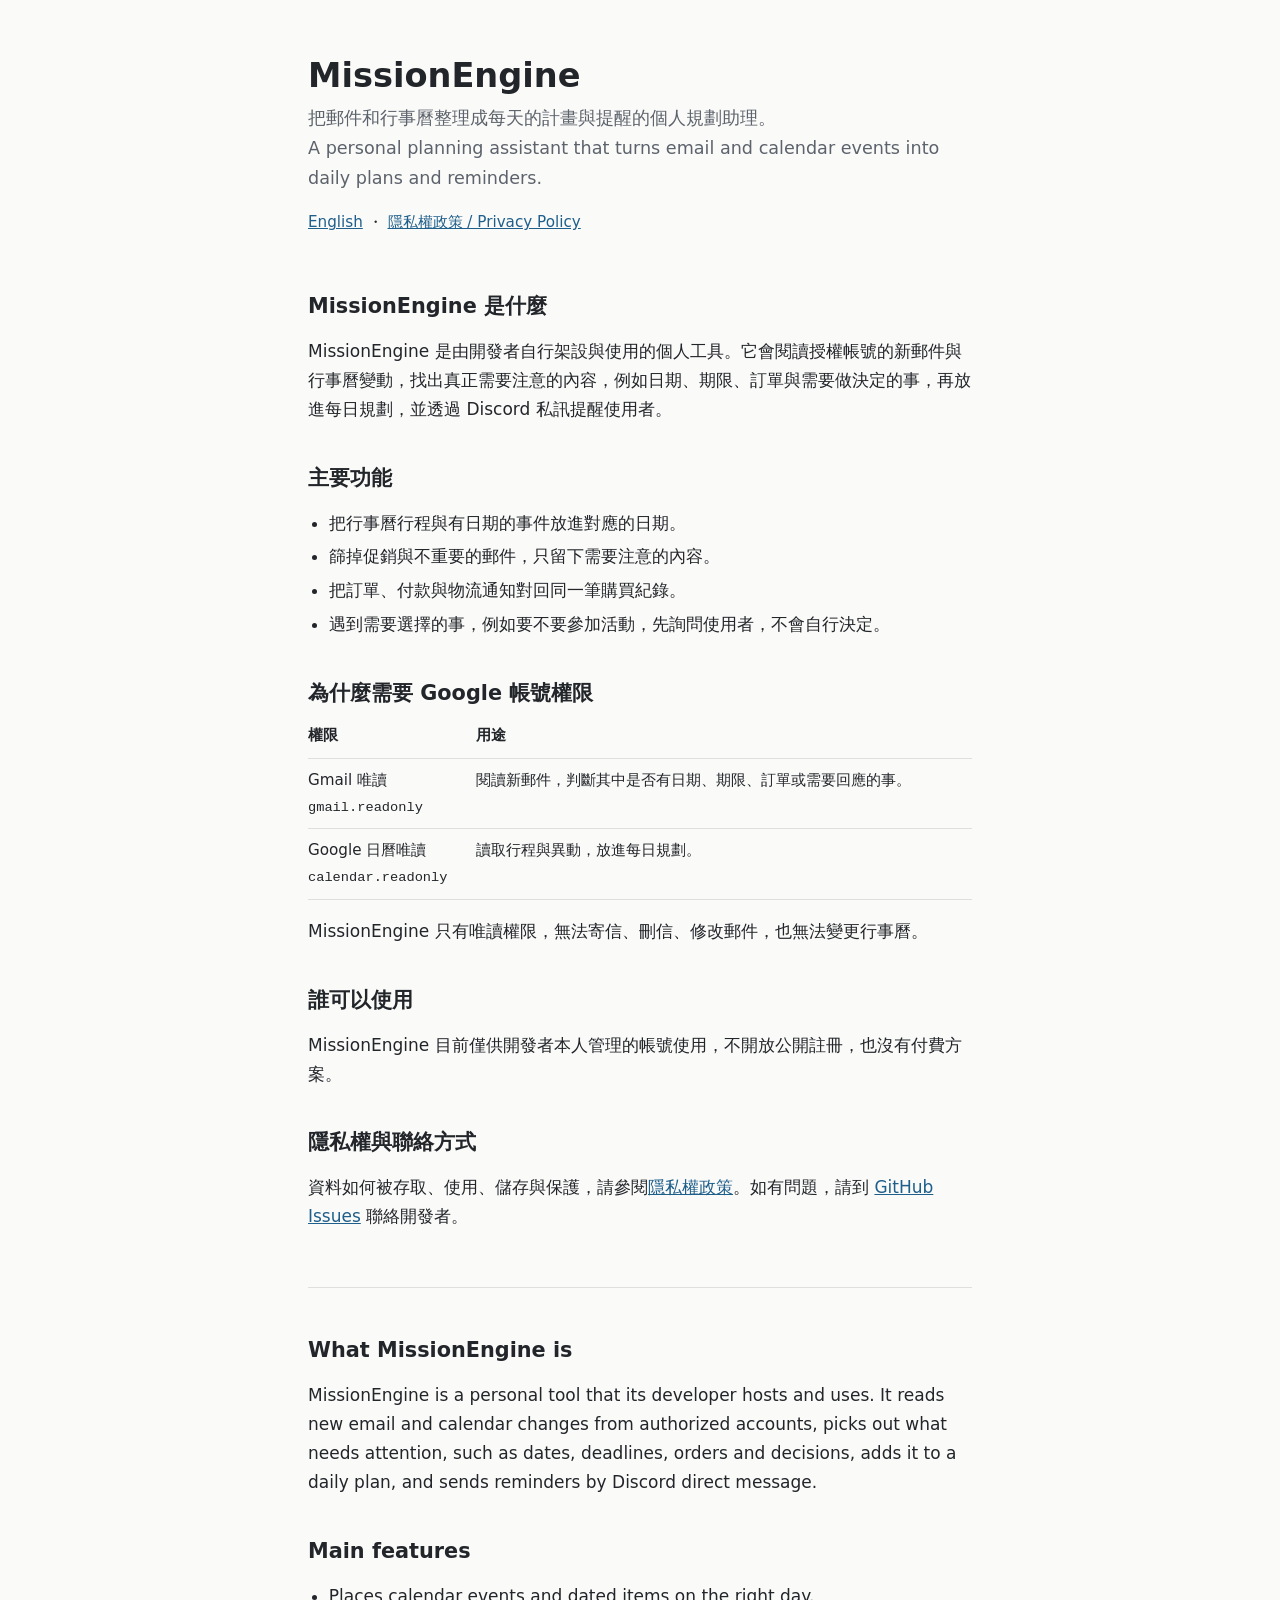
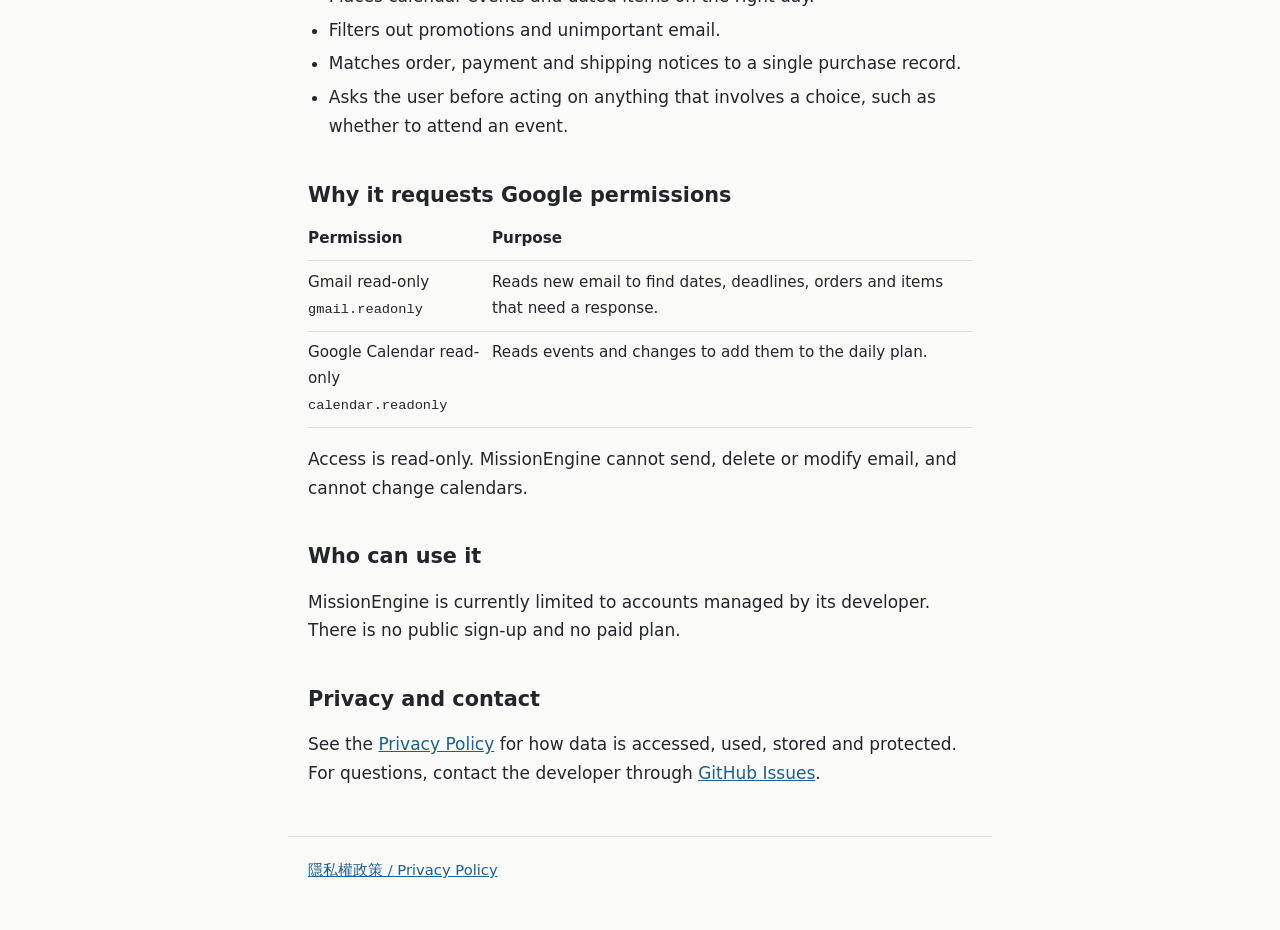
==== index.html @ d73fb4ed "Add MissionEngine homepage and privacy policy Co-Authored-By: Claude Opus 5.5 <noreply@anthropic.com" ====
<!doctype html>
<html lang="zh-Hant">
<head>
  <meta charset="utf-8">
  <meta name="viewport" content="width=device-width, initial-scale=1">
  <title>MissionEngine</title>
  <meta name="description" content="MissionEngine is a personal planning assistant that reads Gmail and Google Calendar in read-only mode to organize dates, reminders and decisions.">
  <link rel="stylesheet" href="style.css">
</head>
<body>
  <header>
    <h1>MissionEngine</h1>
    <p class="lede">把郵件和行事曆整理成每天的計畫與提醒的個人規劃助理。</p>
    <p class="lede">A personal planning assistant that turns email and calendar events into daily plans and reminders.</p>
    <p class="lang"><a href="#en">English</a> ・ <a href="privacy.html">隱私權政策 / Privacy Policy</a></p>
  </header>

  <main>
    <section class="locale" lang="zh-Hant">
      <h2>MissionEngine 是什麼</h2>
      <p>MissionEngine 是由開發者自行架設與使用的個人工具。它會閱讀授權帳號的新郵件與行事曆變動，找出真正需要注意的內容，例如日期、期限、訂單與需要做決定的事，再放進每日規劃，並透過 Discord 私訊提醒使用者。</p>

      <h2>主要功能</h2>
      <ul>
        <li>把行事曆行程與有日期的事件放進對應的日期。</li>
        <li>篩掉促銷與不重要的郵件，只留下需要注意的內容。</li>
        <li>把訂單、付款與物流通知對回同一筆購買紀錄。</li>
        <li>遇到需要選擇的事，例如要不要參加活動，先詢問使用者，不會自行決定。</li>
      </ul>

      <h2>為什麼需要 Google 帳號權限</h2>
      <div class="table-wrap">
        <table>
          <thead><tr><th>權限</th><th>用途</th></tr></thead>
          <tbody>
            <tr><td>Gmail 唯讀<br><code>gmail.readonly</code></td><td>閱讀新郵件，判斷其中是否有日期、期限、訂單或需要回應的事。</td></tr>
            <tr><td>Google 日曆唯讀<br><code>calendar.readonly</code></td><td>讀取行程與異動，放進每日規劃。</td></tr>
          </tbody>
        </table>
      </div>
      <p>MissionEngine 只有唯讀權限，無法寄信、刪信、修改郵件，也無法變更行事曆。</p>

      <h2>誰可以使用</h2>
      <p>MissionEngine 目前僅供開發者本人管理的帳號使用，不開放公開註冊，也沒有付費方案。</p>

      <h2>隱私權與聯絡方式</h2>
      <p>資料如何被存取、使用、儲存與保護，請參閱<a href="privacy.html">隱私權政策</a>。如有問題，請到 <a href="https://github.com/MuChi2112/MuChi2112.github.io/issues">GitHub Issues</a> 聯絡開發者。</p>
    </section>

    <section class="locale" id="en" lang="en">
      <h2>What MissionEngine is</h2>
      <p>MissionEngine is a personal tool that its developer hosts and uses. It reads new email and calendar changes from authorized accounts, picks out what needs attention, such as dates, deadlines, orders and decisions, adds it to a daily plan, and sends reminders by Discord direct message.</p>

      <h2>Main features</h2>
      <ul>
        <li>Places calendar events and dated items on the right day.</li>
        <li>Filters out promotions and unimportant email.</li>
        <li>Matches order, payment and shipping notices to a single purchase record.</li>
        <li>Asks the user before acting on anything that involves a choice, such as whether to attend an event.</li>
      </ul>

      <h2>Why it requests Google permissions</h2>
      <div class="table-wrap">
        <table>
          <thead><tr><th>Permission</th><th>Purpose</th></tr></thead>
          <tbody>
            <tr><td>Gmail read-only<br><code>gmail.readonly</code></td><td>Reads new email to find dates, deadlines, orders and items that need a response.</td></tr>
            <tr><td>Google Calendar read-only<br><code>calendar.readonly</code></td><td>Reads events and changes to add them to the daily plan.</td></tr>
          </tbody>
        </table>
      </div>
      <p>Access is read-only. MissionEngine cannot send, delete or modify email, and cannot change calendars.</p>

      <h2>Who can use it</h2>
      <p>MissionEngine is currently limited to accounts managed by its developer. There is no public sign-up and no paid plan.</p>

      <h2>Privacy and contact</h2>
      <p>See the <a href="privacy.html#en">Privacy Policy</a> for how data is accessed, used, stored and protected. For questions, contact the developer through <a href="https://github.com/MuChi2112/MuChi2112.github.io/issues">GitHub Issues</a>.</p>
    </section>
  </main>

  <footer>
    <a href="privacy.html">隱私權政策 / Privacy Policy</a>
  </footer>
</body>
</html>
---- style.css ----
:root {
  color-scheme: light dark;
  --bg: #fafaf8;
  --text: #22252a;
  --muted: #5d636c;
  --line: #dfe0dc;
  --accent: #1f5f8b;
  --panel: #f0f1ed;
}

@media (prefers-color-scheme: dark) {
  :root {
    --bg: #15171a;
    --text: #e7e8ea;
    --muted: #a3a8b0;
    --line: #2e3238;
    --accent: #7fbde6;
    --panel: #1e2125;
  }
}

* { box-sizing: border-box; }

body {
  margin: 0;
  background: var(--bg);
  color: var(--text);
  font-family: system-ui, -apple-system, "Segoe UI", "Noto Sans TC", "Microsoft JhengHei", sans-serif;
  font-size: 17px;
  line-height: 1.7;
}

main, header, footer {
  max-width: 44rem;
  margin: 0 auto;
  padding-left: 1.25rem;
  padding-right: 1.25rem;
}

header { padding-top: 3.5rem; padding-bottom: 1rem; }
footer {
  margin-top: 3rem;
  padding-top: 1.25rem;
  padding-bottom: 3rem;
  border-top: 1px solid var(--line);
  color: var(--muted);
  font-size: 0.92rem;
}

h1 { margin: 0 0 0.5rem; font-size: 2.1rem; line-height: 1.2; }
h2 { margin: 2.5rem 0 0.5rem; font-size: 1.3rem; line-height: 1.35; }
h3 { margin: 1.5rem 0 0.25rem; font-size: 1.05rem; }
a { color: var(--accent); }
ul { padding-left: 1.3rem; }
li { margin: 0.3rem 0; }
code { font-size: 0.9em; overflow-wrap: anywhere; }

.lede { margin: 0; color: var(--muted); font-size: 1.1rem; }
.meta { margin: 0; color: var(--muted); font-size: 0.92rem; }

.lang { margin: 1rem 0 0; font-size: 0.95rem; }

.callout {
  margin: 1.5rem 0;
  padding: 0.9rem 1.1rem;
  background: var(--panel);
  border-left: 3px solid var(--accent);
}

.table-wrap { overflow-x: auto; }
table { width: 100%; border-collapse: collapse; font-size: 0.95rem; }
th, td { padding: 0.55rem 0.7rem 0.55rem 0; border-bottom: 1px solid var(--line); text-align: left; vertical-align: top; }
th { font-weight: 600; }

section.locale + section.locale {
  margin-top: 3.5rem;
  padding-top: 0.5rem;
  border-top: 1px solid var(--line);
}
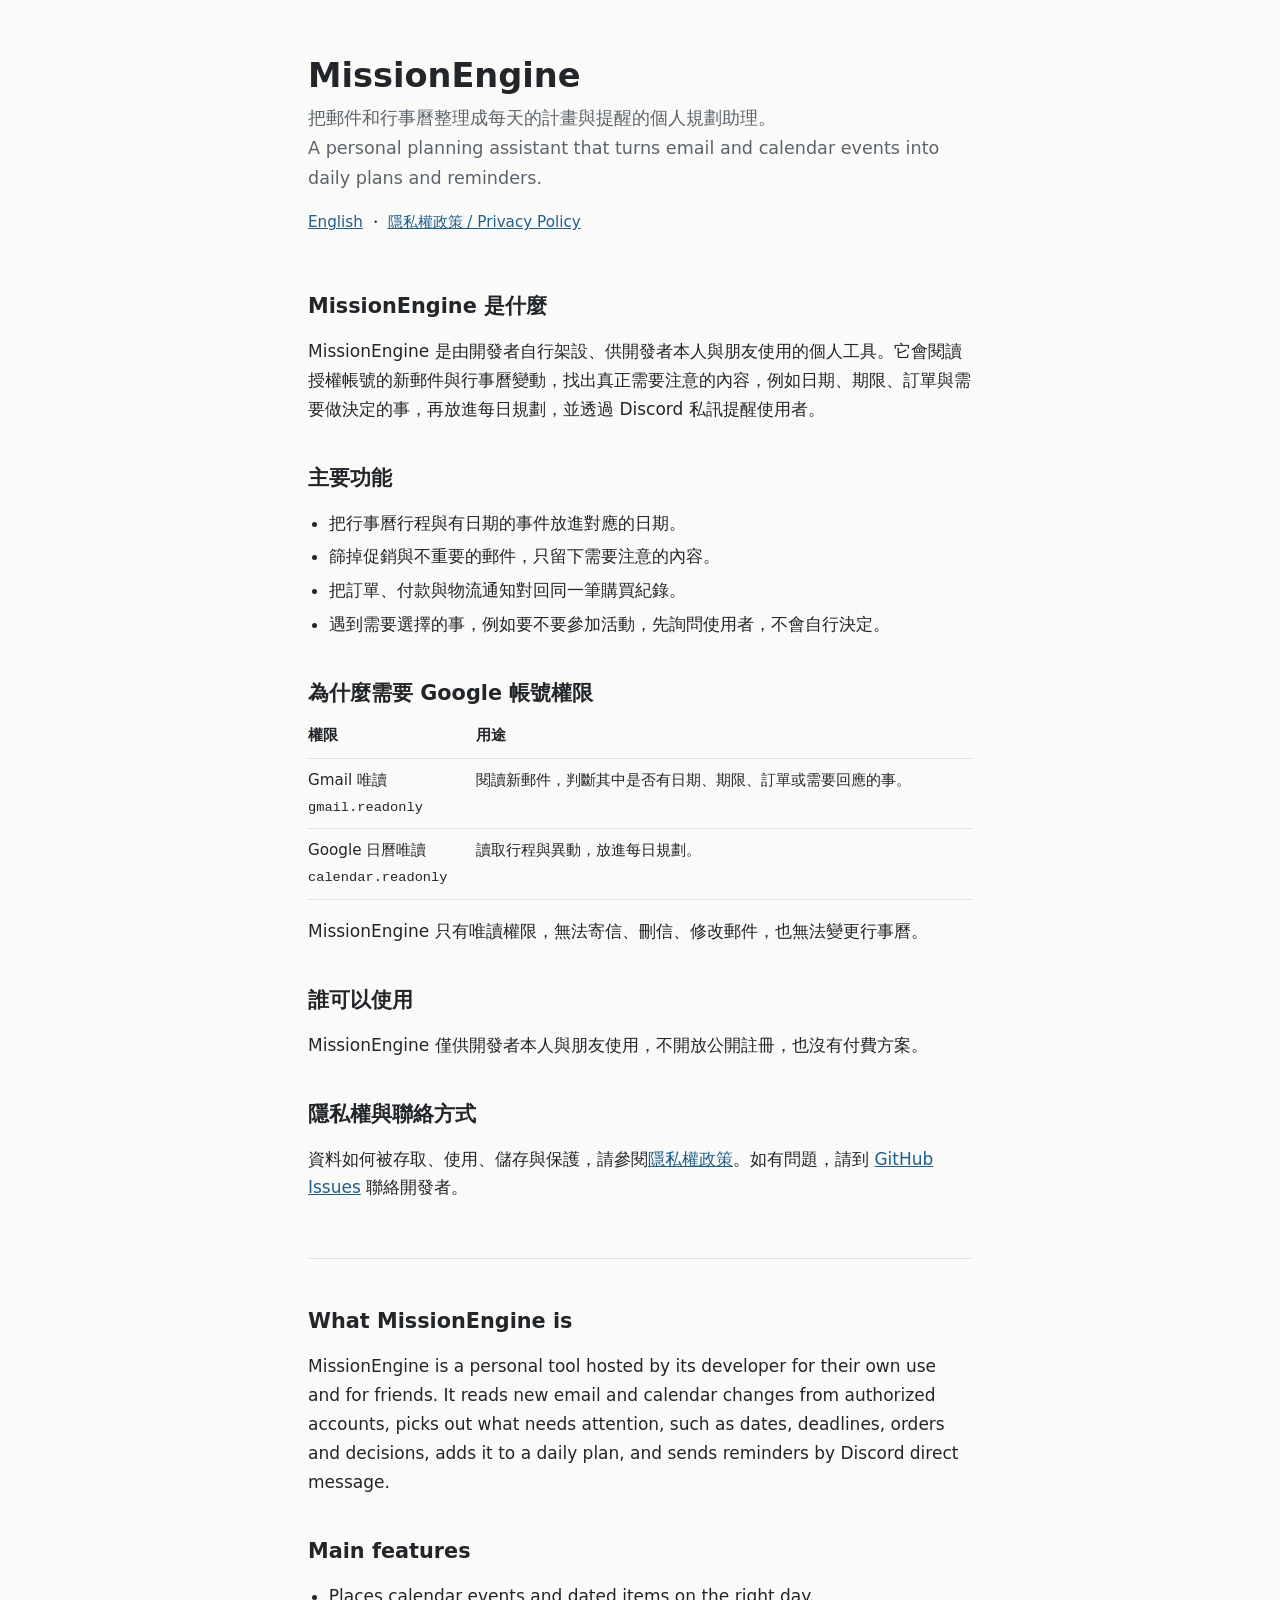
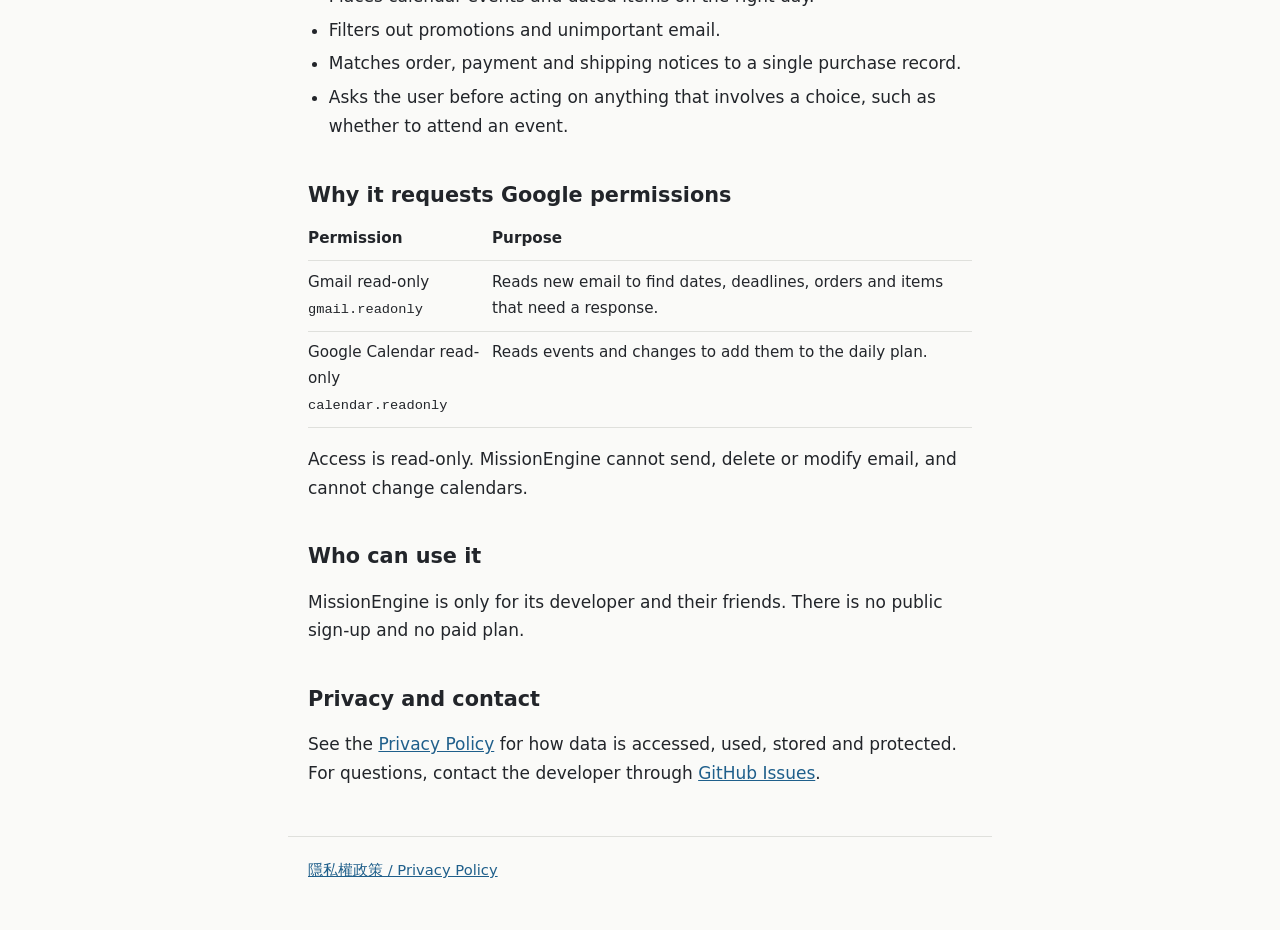
==== commit 72542a85: "Describe MissionEngine as for the developer and friends Co-Authored-By: Claude Opus 5.5 <noreply@ant" ====
--- a/index.html
+++ b/index.html
@@ -18,7 +18,7 @@
   <main>
     <section class="locale" lang="zh-Hant">
       <h2>MissionEngine 是什麼</h2>
-      <p>MissionEngine 是由開發者自行架設與使用的個人工具。它會閱讀授權帳號的新郵件與行事曆變動，找出真正需要注意的內容，例如日期、期限、訂單與需要做決定的事，再放進每日規劃，並透過 Discord 私訊提醒使用者。</p>
+      <p>MissionEngine 是由開發者自行架設、供開發者本人與朋友使用的個人工具。它會閱讀授權帳號的新郵件與行事曆變動，找出真正需要注意的內容，例如日期、期限、訂單與需要做決定的事，再放進每日規劃，並透過 Discord 私訊提醒使用者。</p>
 
       <h2>主要功能</h2>
       <ul>
@@ -41,7 +41,7 @@
       <p>MissionEngine 只有唯讀權限，無法寄信、刪信、修改郵件，也無法變更行事曆。</p>
 
       <h2>誰可以使用</h2>
-      <p>MissionEngine 目前僅供開發者本人管理的帳號使用，不開放公開註冊，也沒有付費方案。</p>
+      <p>MissionEngine 僅供開發者本人與朋友使用，不開放公開註冊，也沒有付費方案。</p>
 
       <h2>隱私權與聯絡方式</h2>
       <p>資料如何被存取、使用、儲存與保護，請參閱<a href="privacy.html">隱私權政策</a>。如有問題，請到 <a href="https://github.com/MuChi2112/MuChi2112.github.io/issues">GitHub Issues</a> 聯絡開發者。</p>
@@ -49,7 +49,7 @@
 
     <section class="locale" id="en" lang="en">
       <h2>What MissionEngine is</h2>
-      <p>MissionEngine is a personal tool that its developer hosts and uses. It reads new email and calendar changes from authorized accounts, picks out what needs attention, such as dates, deadlines, orders and decisions, adds it to a daily plan, and sends reminders by Discord direct message.</p>
+      <p>MissionEngine is a personal tool hosted by its developer for their own use and for friends. It reads new email and calendar changes from authorized accounts, picks out what needs attention, such as dates, deadlines, orders and decisions, adds it to a daily plan, and sends reminders by Discord direct message.</p>
 
       <h2>Main features</h2>
       <ul>
@@ -72,7 +72,7 @@
       <p>Access is read-only. MissionEngine cannot send, delete or modify email, and cannot change calendars.</p>
 
       <h2>Who can use it</h2>
-      <p>MissionEngine is currently limited to accounts managed by its developer. There is no public sign-up and no paid plan.</p>
+      <p>MissionEngine is only for its developer and their friends. There is no public sign-up and no paid plan.</p>
 
       <h2>Privacy and contact</h2>
       <p>See the <a href="privacy.html#en">Privacy Policy</a> for how data is accessed, used, stored and protected. For questions, contact the developer through <a href="https://github.com/MuChi2112/MuChi2112.github.io/issues">GitHub Issues</a>.</p>
